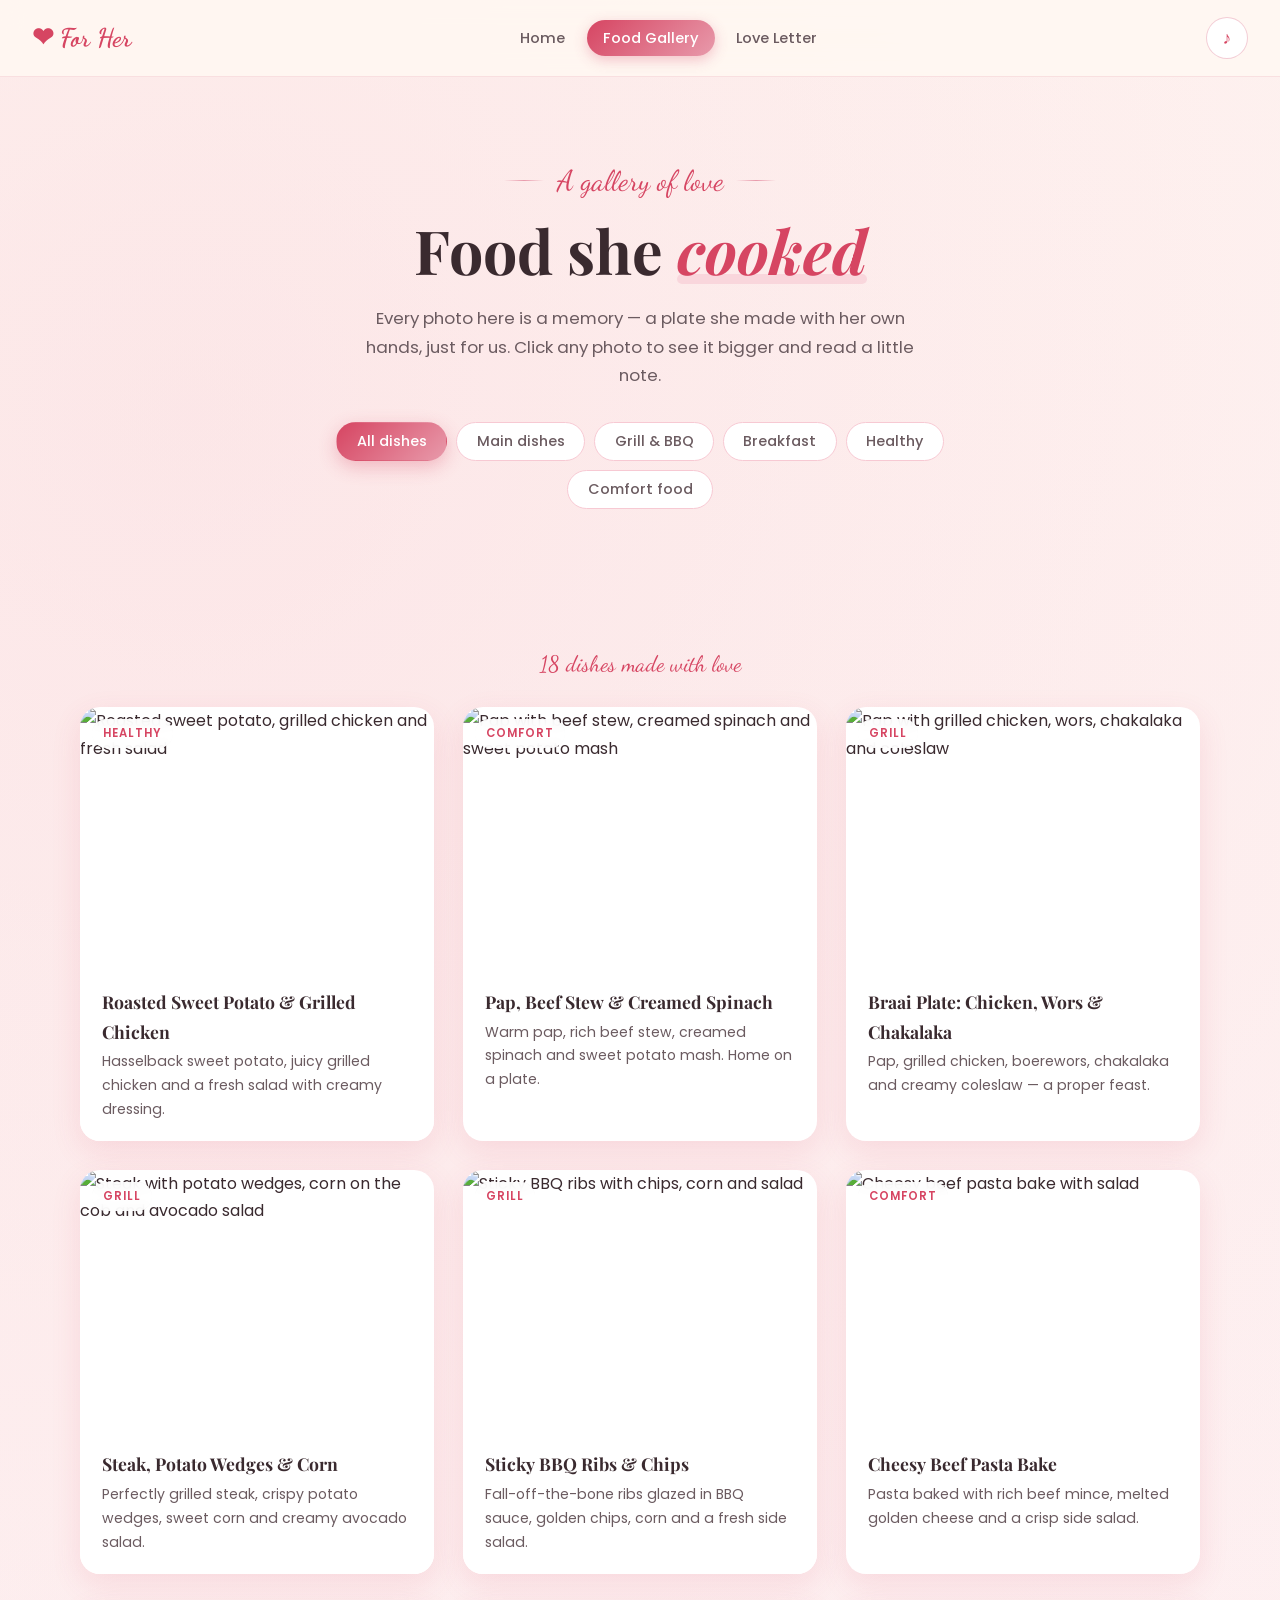
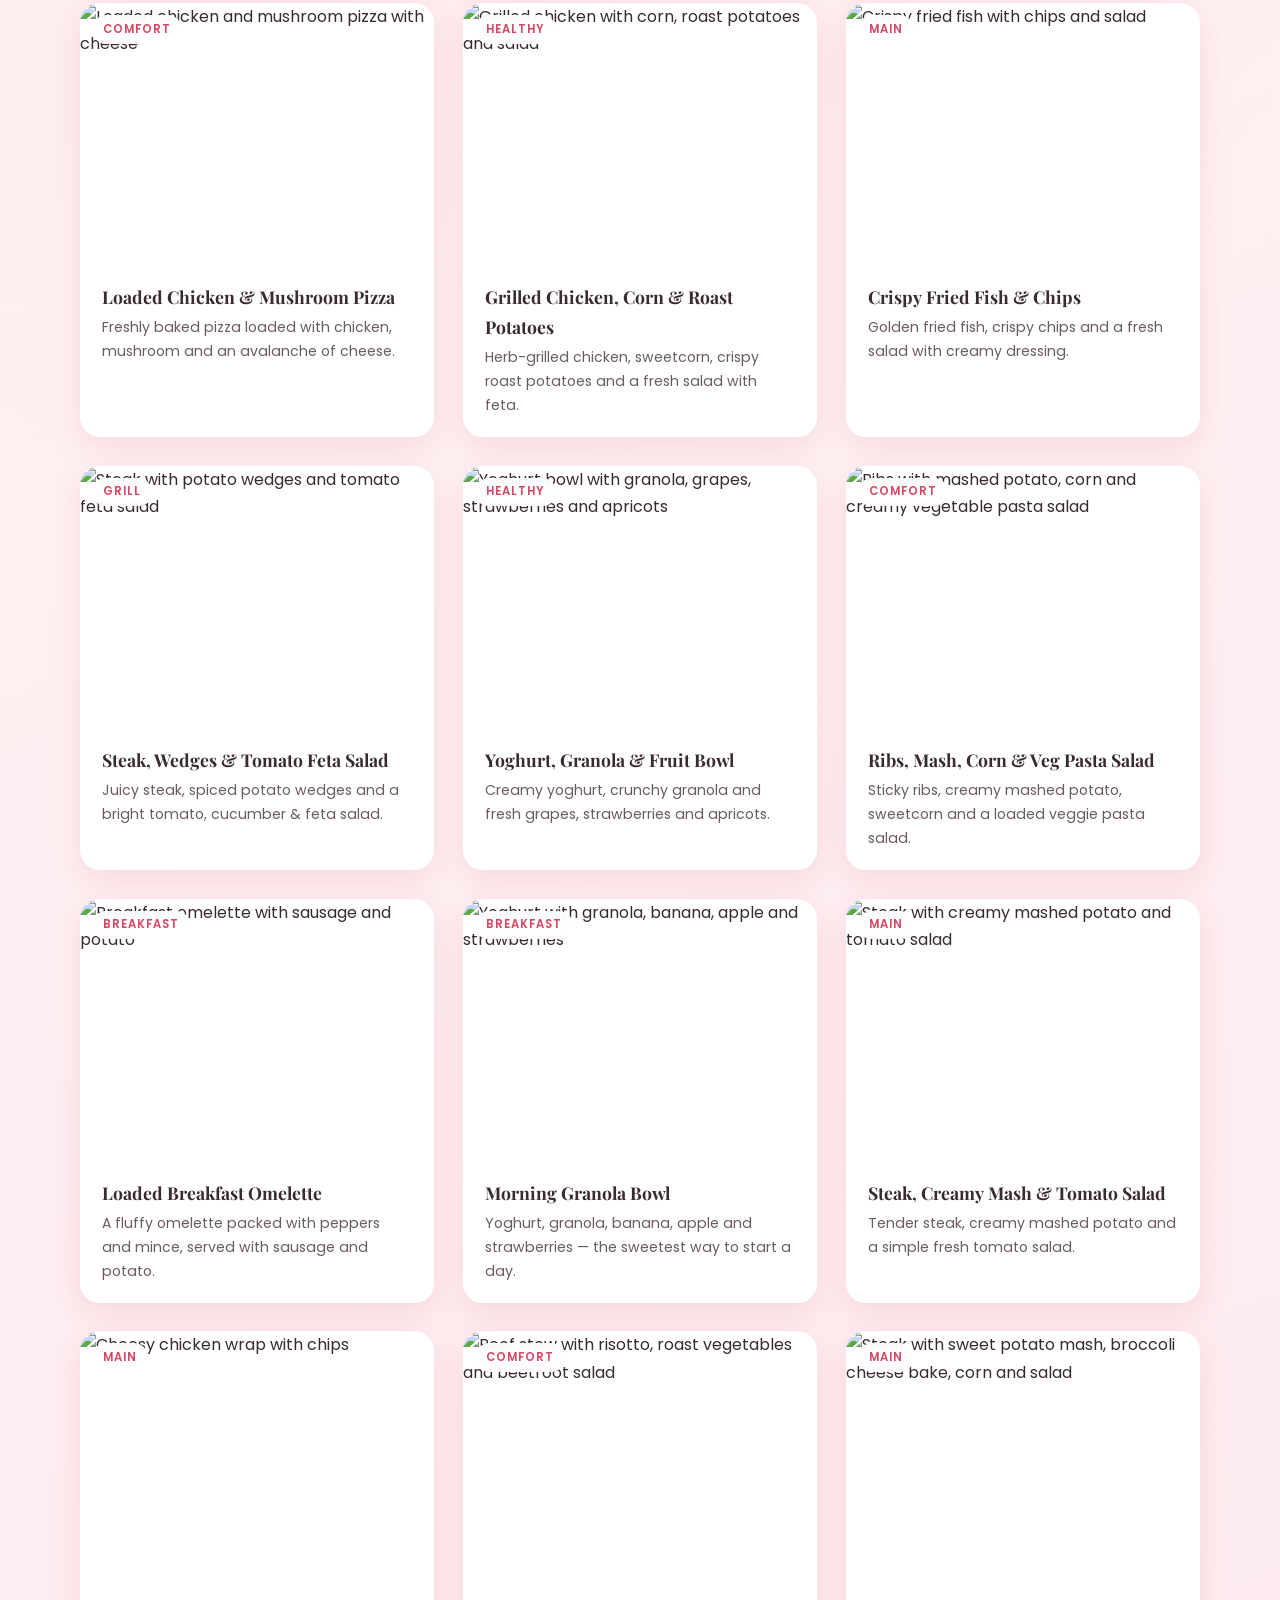
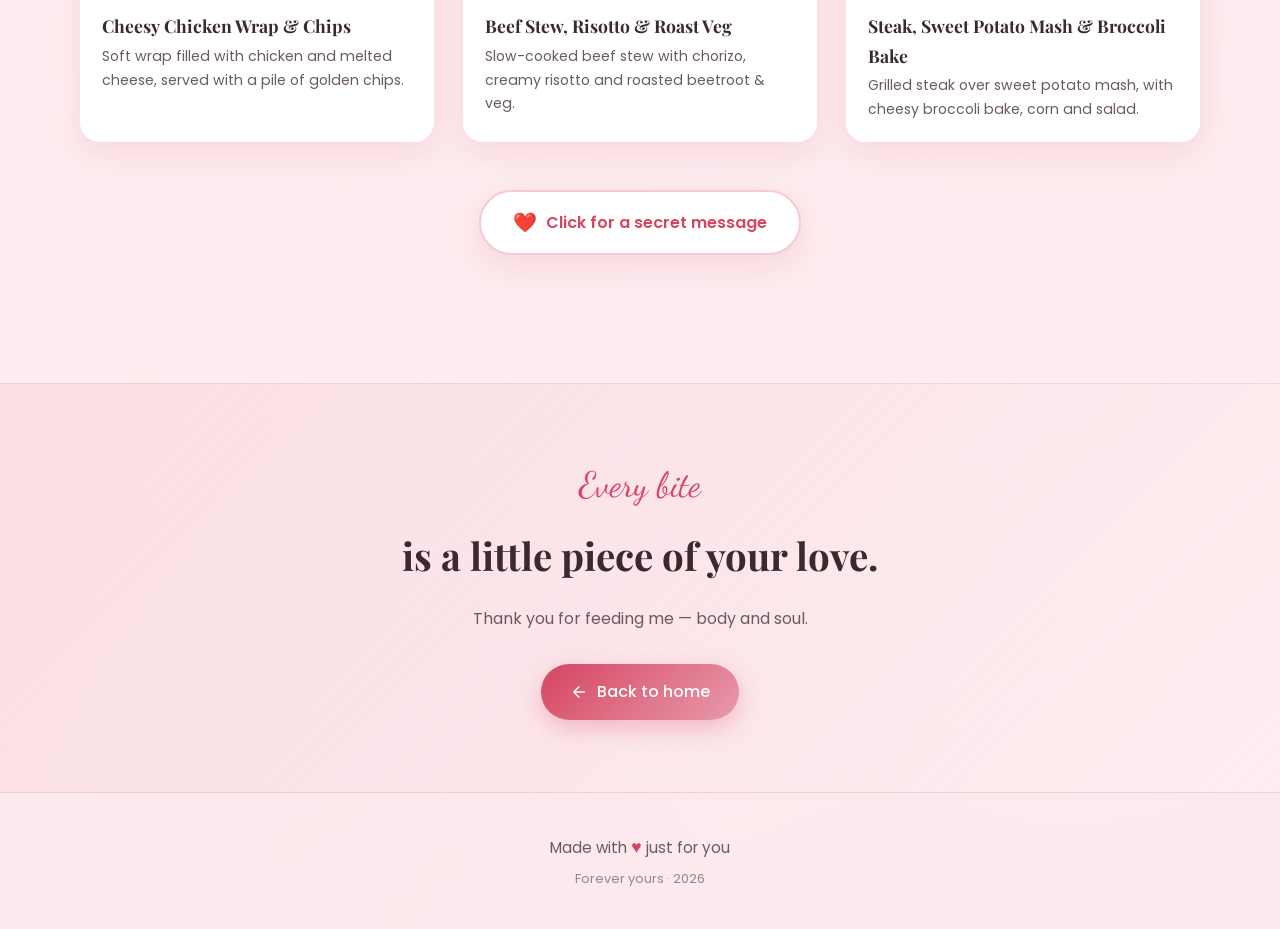
==== gallery.html @ c2200d1d "Add files via upload" ====
<!DOCTYPE html>
<html lang="en">
<head>
  <meta charset="UTF-8">
  <meta name="viewport" content="width=device-width, initial-scale=1.0">
  <title>Her Food Gallery 🍽️ · For You</title>
  <meta name="description" content="A gallery of every beautiful dish she has cooked.">

  <link rel="preconnect" href="https://fonts.googleapis.com">
  <link rel="preconnect" href="https://fonts.gstatic.com" crossorigin>
  <link href="https://fonts.googleapis.com/css2?family=Dancing+Script:wght@500;600;700&family=Playfair+Display:ital,wght@0,500;0,600;0,700;1,500;1,600&family=Poppins:wght@300;400;500;600;700&display=swap" rel="stylesheet">

  <link rel="stylesheet" href="style.css">
</head>
<body>

  <div class="hearts-bg" id="heartsBg"></div>

  <!-- NAVBAR -->
  <nav class="navbar">
    <a href="index.html" class="nav-logo">
      <span class="logo-heart">❤</span> For Her
    </a>
    <ul class="nav-links">
      <li><a href="index.html">Home</a></li>
      <li><a href="gallery.html" class="active">Food Gallery</a></li>
      <li><a href="index.html#letter">Love Letter</a></li>
    </ul>
    <button class="nav-music" id="musicToggle" aria-label="Play music" title="Play a soft melody">
      <span class="music-icon">♪</span>
    </button>
  </nav>

  <!-- GALLERY HEADER -->
  <header class="gallery-header">
    <div class="hero-inner">
      <p class="hero-hello">
        <span class="hello-line"></span>
        A gallery of love
        <span class="hello-line"></span>
      </p>
      <h1 class="hero-title">
        Food she <span class="accent">cooked</span>
      </h1>
      <p class="hero-sub">
        Every photo here is a memory — a plate she made with her own hands,
        just for us. Click any photo to see it bigger and read a little note.
      </p>

      <div class="gallery-filters" id="galleryFilters">
        <button class="filter-btn active" data-filter="all">All dishes</button>
        <button class="filter-btn" data-filter="main">Main dishes</button>
        <button class="filter-btn" data-filter="grill">Grill &amp; BBQ</button>
        <button class="filter-btn" data-filter="breakfast">Breakfast</button>
        <button class="filter-btn" data-filter="healthy">Healthy</button>
        <button class="filter-btn" data-filter="comfort">Comfort food</button>
      </div>
    </div>
  </header>

  <main class="main">
    <section class="section gallery-section">
      <div class="section-inner">

        <div class="gallery-count" id="galleryCount"></div>

        <div class="gallery-grid" id="galleryGrid">

          <figure class="gallery-item" data-category="healthy" data-title="Roasted Sweet Potato & Grilled Chicken">
            <div class="gallery-img-wrap">
              <img src="images/food1.jpeg" alt="Roasted sweet potato, grilled chicken and fresh salad" loading="lazy">
              <span class="gallery-tag">Healthy</span>
              <span class="gallery-zoom">🔍</span>
            </div>
            <figcaption>
              <h3>Roasted Sweet Potato &amp; Grilled Chicken</h3>
              <p>Hasselback sweet potato, juicy grilled chicken and a fresh salad with creamy dressing.</p>
            </figcaption>
          </figure>

          <figure class="gallery-item" data-category="comfort" data-title="Pap, Beef Stew & Creamed Spinach">
            <div class="gallery-img-wrap">
              <img src="images/food2.jpeg" alt="Pap with beef stew, creamed spinach and sweet potato mash" loading="lazy">
              <span class="gallery-tag">Comfort</span>
              <span class="gallery-zoom">🔍</span>
            </div>
            <figcaption>
              <h3>Pap, Beef Stew &amp; Creamed Spinach</h3>
              <p>Warm pap, rich beef stew, creamed spinach and sweet potato mash. Home on a plate.</p>
            </figcaption>
          </figure>

          <figure class="gallery-item" data-category="grill" data-title="Braai Plate: Chicken, Wors & Chakalaka">
            <div class="gallery-img-wrap">
              <img src="images/food3.jpeg" alt="Pap with grilled chicken, wors, chakalaka and coleslaw" loading="lazy">
              <span class="gallery-tag">Grill</span>
              <span class="gallery-zoom">🔍</span>
            </div>
            <figcaption>
              <h3>Braai Plate: Chicken, Wors &amp; Chakalaka</h3>
              <p>Pap, grilled chicken, boerewors, chakalaka and creamy coleslaw — a proper feast.</p>
            </figcaption>
          </figure>

          <figure class="gallery-item" data-category="grill" data-title="Steak, Potato Wedges & Corn">
            <div class="gallery-img-wrap">
              <img src="images/food4.jpeg" alt="Steak with potato wedges, corn on the cob and avocado salad" loading="lazy">
              <span class="gallery-tag">Grill</span>
              <span class="gallery-zoom">🔍</span>
            </div>
            <figcaption>
              <h3>Steak, Potato Wedges &amp; Corn</h3>
              <p>Perfectly grilled steak, crispy potato wedges, sweet corn and creamy avocado salad.</p>
            </figcaption>
          </figure>

          <figure class="gallery-item" data-category="grill" data-title="Sticky BBQ Ribs & Chips">
            <div class="gallery-img-wrap">
              <img src="images/food5.jpeg" alt="Sticky BBQ ribs with chips, corn and salad" loading="lazy">
              <span class="gallery-tag">Grill</span>
              <span class="gallery-zoom">🔍</span>
            </div>
            <figcaption>
              <h3>Sticky BBQ Ribs &amp; Chips</h3>
              <p>Fall-off-the-bone ribs glazed in BBQ sauce, golden chips, corn and a fresh side salad.</p>
            </figcaption>
          </figure>

          <figure class="gallery-item" data-category="comfort" data-title="Cheesy Beef Pasta Bake">
            <div class="gallery-img-wrap">
              <img src="images/food6.jpeg" alt="Cheesy beef pasta bake with salad" loading="lazy">
              <span class="gallery-tag">Comfort</span>
              <span class="gallery-zoom">🔍</span>
            </div>
            <figcaption>
              <h3>Cheesy Beef Pasta Bake</h3>
              <p>Pasta baked with rich beef mince, melted golden cheese and a crisp side salad.</p>
            </figcaption>
          </figure>

          <figure class="gallery-item" data-category="comfort" data-title="Loaded Chicken & Mushroom Pizza">
            <div class="gallery-img-wrap">
              <img src="images/food7.jpeg" alt="Loaded chicken and mushroom pizza with cheese" loading="lazy">
              <span class="gallery-tag">Comfort</span>
              <span class="gallery-zoom">🔍</span>
            </div>
            <figcaption>
              <h3>Loaded Chicken &amp; Mushroom Pizza</h3>
              <p>Freshly baked pizza loaded with chicken, mushroom and an avalanche of cheese.</p>
            </figcaption>
          </figure>

          <figure class="gallery-item" data-category="healthy" data-title="Grilled Chicken, Corn & Roast Potatoes">
            <div class="gallery-img-wrap">
              <img src="images/food8.jpeg" alt="Grilled chicken with corn, roast potatoes and salad" loading="lazy">
              <span class="gallery-tag">Healthy</span>
              <span class="gallery-zoom">🔍</span>
            </div>
            <figcaption>
              <h3>Grilled Chicken, Corn &amp; Roast Potatoes</h3>
              <p>Herb-grilled chicken, sweetcorn, crispy roast potatoes and a fresh salad with feta.</p>
            </figcaption>
          </figure>

          <figure class="gallery-item" data-category="main" data-title="Crispy Fried Fish & Chips">
            <div class="gallery-img-wrap">
              <img src="images/food9.jpeg" alt="Crispy fried fish with chips and salad" loading="lazy">
              <span class="gallery-tag">Main</span>
              <span class="gallery-zoom">🔍</span>
            </div>
            <figcaption>
              <h3>Crispy Fried Fish &amp; Chips</h3>
              <p>Golden fried fish, crispy chips and a fresh salad with creamy dressing.</p>
            </figcaption>
          </figure>

          <figure class="gallery-item" data-category="grill" data-title="Steak, Wedges & Tomato Feta Salad">
            <div class="gallery-img-wrap">
              <img src="images/food10.jpeg" alt="Steak with potato wedges and tomato feta salad" loading="lazy">
              <span class="gallery-tag">Grill</span>
              <span class="gallery-zoom">🔍</span>
            </div>
            <figcaption>
              <h3>Steak, Wedges &amp; Tomato Feta Salad</h3>
              <p>Juicy steak, spiced potato wedges and a bright tomato, cucumber &amp; feta salad.</p>
            </figcaption>
          </figure>

          <figure class="gallery-item" data-category="healthy" data-title="Yoghurt, Granola & Fruit Bowl">
            <div class="gallery-img-wrap">
              <img src="images/food11.jpeg" alt="Yoghurt bowl with granola, grapes, strawberries and apricots" loading="lazy">
              <span class="gallery-tag">Healthy</span>
              <span class="gallery-zoom">🔍</span>
            </div>
            <figcaption>
              <h3>Yoghurt, Granola &amp; Fruit Bowl</h3>
              <p>Creamy yoghurt, crunchy granola and fresh grapes, strawberries and apricots.</p>
            </figcaption>
          </figure>

          <figure class="gallery-item" data-category="comfort" data-title="Ribs, Mash, Corn & Veg Pasta Salad">
            <div class="gallery-img-wrap">
              <img src="images/food12.jpeg" alt="Ribs with mashed potato, corn and creamy vegetable pasta salad" loading="lazy">
              <span class="gallery-tag">Comfort</span>
              <span class="gallery-zoom">🔍</span>
            </div>
            <figcaption>
              <h3>Ribs, Mash, Corn &amp; Veg Pasta Salad</h3>
              <p>Sticky ribs, creamy mashed potato, sweetcorn and a loaded veggie pasta salad.</p>
            </figcaption>
          </figure>

          <figure class="gallery-item" data-category="breakfast" data-title="Loaded Breakfast Omelette">
            <div class="gallery-img-wrap">
              <img src="images/food13.jpeg" alt="Breakfast omelette with sausage and potato" loading="lazy">
              <span class="gallery-tag">Breakfast</span>
              <span class="gallery-zoom">🔍</span>
            </div>
            <figcaption>
              <h3>Loaded Breakfast Omelette</h3>
              <p>A fluffy omelette packed with peppers and mince, served with sausage and potato.</p>
            </figcaption>
          </figure>

          <figure class="gallery-item" data-category="breakfast" data-title="Morning Granola Bowl">
            <div class="gallery-img-wrap">
              <img src="images/food14.jpeg" alt="Yoghurt with granola, banana, apple and strawberries" loading="lazy">
              <span class="gallery-tag">Breakfast</span>
              <span class="gallery-zoom">🔍</span>
            </div>
            <figcaption>
              <h3>Morning Granola Bowl</h3>
              <p>Yoghurt, granola, banana, apple and strawberries — the sweetest way to start a day.</p>
            </figcaption>
          </figure>

          <figure class="gallery-item" data-category="main" data-title="Steak, Creamy Mash & Tomato Salad">
            <div class="gallery-img-wrap">
              <img src="images/food15.jpeg" alt="Steak with creamy mashed potato and tomato salad" loading="lazy">
              <span class="gallery-tag">Main</span>
              <span class="gallery-zoom">🔍</span>
            </div>
            <figcaption>
              <h3>Steak, Creamy Mash &amp; Tomato Salad</h3>
              <p>Tender steak, creamy mashed potato and a simple fresh tomato salad.</p>
            </figcaption>
          </figure>

          <figure class="gallery-item" data-category="main" data-title="Cheesy Chicken Wrap & Chips">
            <div class="gallery-img-wrap">
              <img src="images/food16.jpeg" alt="Cheesy chicken wrap with chips" loading="lazy">
              <span class="gallery-tag">Main</span>
              <span class="gallery-zoom">🔍</span>
            </div>
            <figcaption>
              <h3>Cheesy Chicken Wrap &amp; Chips</h3>
              <p>Soft wrap filled with chicken and melted cheese, served with a pile of golden chips.</p>
            </figcaption>
          </figure>

          <figure class="gallery-item" data-category="comfort" data-title="Beef Stew, Risotto & Roast Veg">
            <div class="gallery-img-wrap">
              <img src="images/food17.jpeg" alt="Beef stew with risotto, roast vegetables and beetroot salad" loading="lazy">
              <span class="gallery-tag">Comfort</span>
              <span class="gallery-zoom">🔍</span>
            </div>
            <figcaption>
              <h3>Beef Stew, Risotto &amp; Roast Veg</h3>
              <p>Slow-cooked beef stew with chorizo, creamy risotto and roasted beetroot &amp; veg.</p>
            </figcaption>
          </figure>

          <figure class="gallery-item" data-category="main" data-title="Steak, Sweet Potato Mash & Broccoli Bake">
            <div class="gallery-img-wrap">
              <img src="images/food18.jpeg" alt="Steak with sweet potato mash, broccoli cheese bake, corn and salad" loading="lazy">
              <span class="gallery-tag">Main</span>
              <span class="gallery-zoom">🔍</span>
            </div>
            <figcaption>
              <h3>Steak, Sweet Potato Mash &amp; Broccoli Bake</h3>
              <p>Grilled steak over sweet potato mash, with cheesy broccoli bake, corn and salad.</p>
            </figcaption>
          </figure>

        </div>

        <p class="gallery-empty" id="galleryEmpty" hidden>
          No dishes in this category yet — but I'm sure she'll make one soon. 💕
        </p>

        <div class="surprise-wrap">
          <button class="surprise-btn" id="loveButton">
            <span class="btn-heart">❤️</span>
            Click for a secret message
          </button>
          <p class="secret-message" id="secretMessage"></p>
        </div>

      </div>
    </section>

    <section class="section closing">
      <div class="section-inner closing-inner">
        <p class="closing-script">Every bite</p>
        <h2 class="closing-title">is a little piece of your love.</h2>
        <p class="closing-text">
          Thank you for feeding me — body and soul.
        </p>
        <a href="index.html" class="hero-btn">
          <svg viewBox="0 0 24 24" width="18" height="18" fill="none" stroke="currentColor" stroke-width="2" stroke-linecap="round" stroke-linejoin="round"><path d="M19 12H5M12 19l-7-7 7-7"/></svg>
          <span>Back to home</span>
        </a>
      </div>
    </section>
  </main>

  <div class="lightbox" id="lightbox">
    <button class="lightbox-close" id="lightboxClose" aria-label="Close">✕</button>
    <button class="lightbox-nav lightbox-prev" id="lightboxPrev" aria-label="Previous">‹</button>
    <button class="lightbox-nav lightbox-next" id="lightboxNext" aria-label="Next">›</button>
    <img src="" alt="" class="lightbox-img" id="lightboxImg">
    <p class="lightbox-caption" id="lightboxCaption"></p>
  </div>

  <footer class="footer">
    <div class="footer-inner">
      <p class="footer-main">Made with <span class="footer-heart">♥</span> just for you</p>
      <p class="footer-small">Forever yours · <span id="footerYear"></span></p>
    </div>
  </footer>

  <button class="to-top" id="toTop" aria-label="Back to top">↑</button>

  <script src="script.js"></script>
</body>
</html>
---- style.css ----
/* =========================================================
   For Her — shared stylesheet
   ========================================================= */

* { margin: 0; padding: 0; box-sizing: border-box; }

:root {
  --pink-soft: #fdeef1;
  --pink: #f7c9d3;
  --pink-deep: #e89aab;
  --red: #d64562;
  --red-dark: #b12f4a;
  --cream: #fff8f3;
  --text: #3a2a2f;
  --text-soft: #6b5b60;
  --gold: #d4a373;
  --shadow: 0 10px 30px rgba(214, 69, 98, 0.12);
  --shadow-lg: 0 20px 50px rgba(214, 69, 98, 0.18);
  --radius: 20px;
  --radius-lg: 30px;
  --font-script: 'Dancing Script', cursive;
  --font-serif: 'Playfair Display', serif;
  --font-sans: 'Poppins', sans-serif;
}

html { scroll-behavior: smooth; scroll-padding-top: 90px; }

body {
  font-family: var(--font-sans);
  background:
    radial-gradient(circle at 15% 10%, rgba(247, 201, 211, 0.35), transparent 45%),
    radial-gradient(circle at 85% 90%, rgba(253, 238, 241, 0.6), transparent 50%),
    linear-gradient(160deg, var(--cream) 0%, var(--pink-soft) 60%, #fce4e9 100%);
  color: var(--text);
  line-height: 1.7;
  overflow-x: hidden;
  min-height: 100vh;
  position: relative;
}

img { max-width: 100%; display: block; }
a { color: inherit; }
button { font-family: inherit; }

/* ---------- FLOATING HEARTS ---------- */
.hearts-bg { position: fixed; inset: 0; pointer-events: none; z-index: 0; overflow: hidden; }
.hearts-bg .heart {
  position: absolute; bottom: -50px; opacity: 0.35;
  animation: floatUp linear infinite; will-change: transform;
}
@keyframes floatUp {
  0%   { transform: translateY(0) rotate(0deg); opacity: 0; }
  10%  { opacity: 0.5; }
  90%  { opacity: 0.5; }
  100% { transform: translateY(-110vh) rotate(360deg); opacity: 0; }
}

/* ---------- NAVBAR ---------- */
.navbar {
  position: sticky; top: 0; z-index: 100;
  display: flex; justify-content: space-between; align-items: center;
  gap: 1rem; padding: 1rem 2rem;
  background: rgba(255, 248, 243, 0.85);
  backdrop-filter: blur(14px); -webkit-backdrop-filter: blur(14px);
  border-bottom: 1px solid rgba(232, 154, 171, 0.25);
}
.nav-logo {
  font-family: var(--font-script); font-size: 1.6rem; font-weight: 700;
  color: var(--red); text-decoration: none;
  display: inline-flex; align-items: center; gap: 0.4rem; white-space: nowrap;
}
.logo-heart { animation: pulse 1.8s ease infinite; display: inline-block; }

.nav-links { list-style: none; display: flex; gap: 0.35rem; flex-wrap: wrap; justify-content: center; }
.nav-links a {
  text-decoration: none; color: var(--text-soft); font-weight: 500;
  font-size: 0.92rem; padding: 0.5rem 1rem; border-radius: 50px;
  transition: all 0.3s ease; white-space: nowrap;
}
.nav-links a:hover { color: var(--red); background: rgba(247, 201, 211, 0.45); }
.nav-links a.active {
  color: white; background: linear-gradient(135deg, var(--red), var(--pink-deep));
  box-shadow: 0 4px 14px rgba(214, 69, 98, 0.3);
}

.nav-music {
  width: 42px; height: 42px; border-radius: 50%;
  border: 1px solid rgba(232, 154, 171, 0.5);
  background: white; color: var(--red); font-size: 1.1rem; cursor: pointer;
  display: flex; align-items: center; justify-content: center;
  transition: all 0.3s ease; flex-shrink: 0;
}
.nav-music:hover { background: var(--pink-soft); transform: scale(1.08); }
.nav-music.playing {
  background: linear-gradient(135deg, var(--red), var(--pink-deep));
  color: white; border-color: transparent; animation: pulse 1.6s ease infinite;
}

/* ---------- HERO ---------- */
.hero, .gallery-header {
  position: relative; z-index: 1; padding: 5rem 2rem 4rem; text-align: center;
}
.hero-inner { max-width: 760px; margin: 0 auto; animation: fadeInUp 1s ease both; }
.hero-hello {
  font-family: var(--font-script); font-size: 1.8rem; color: var(--red);
  margin-bottom: 0.6rem; display: inline-flex; align-items: center; gap: 0.8rem;
}
.hello-line {
  display: inline-block; width: 40px; height: 1px;
  background: linear-gradient(90deg, transparent, var(--pink-deep), transparent);
}
.hero-title {
  font-family: var(--font-serif); font-size: clamp(2.2rem, 6vw, 3.8rem);
  font-weight: 700; line-height: 1.15; color: var(--text); margin-bottom: 1.2rem;
}
.hero-title .accent { color: var(--red); font-style: italic; position: relative; }
.hero-title .accent::after {
  content: ''; position: absolute; left: 0; bottom: 6px; width: 100%; height: 10px;
  background: rgba(247, 201, 211, 0.6); border-radius: 10px; z-index: -1;
}
.hero-sub {
  font-size: 1.05rem; color: var(--text-soft);
  max-width: 580px; margin: 0 auto 2rem;
}
.hero-buttons { display: flex; justify-content: center; gap: 1rem; flex-wrap: wrap; }

.hero-btn {
  display: inline-flex; align-items: center; gap: 0.6rem;
  padding: 0.9rem 1.8rem;
  background: linear-gradient(135deg, var(--red), var(--pink-deep));
  color: white; font-weight: 500; font-size: 1rem;
  text-decoration: none; border-radius: 50px; border: none; cursor: pointer;
  box-shadow: 0 8px 24px rgba(214, 69, 98, 0.3);
  transition: transform 0.3s ease, box-shadow 0.3s ease;
}
.hero-btn:hover { transform: translateY(-3px); box-shadow: 0 14px 32px rgba(214, 69, 98, 0.4); }
.hero-btn-ghost {
  background: white; color: var(--red);
  border: 2px solid var(--pink); box-shadow: var(--shadow);
}
.hero-btn-ghost:hover { background: var(--pink-soft); }

.daily-note {
  margin-top: 2.5rem; display: inline-flex; align-items: center; gap: 0.7rem;
  background: rgba(255, 255, 255, 0.75);
  border: 1px dashed var(--pink-deep);
  border-radius: 50px; padding: 0.6rem 1.4rem;
  font-family: var(--font-script); font-size: 1.2rem; color: var(--red-dark);
  box-shadow: var(--shadow); animation: fadeIn 1.4s ease both; max-width: 100%;
}
.daily-note-icon { font-size: 1.2rem; }

.hero-scroll {
  position: absolute; left: 50%; bottom: 1.2rem; transform: translateX(-50%);
  width: 24px; height: 40px; border: 2px solid rgba(214, 69, 98, 0.35);
  border-radius: 20px; display: flex; justify-content: center; padding-top: 6px;
}
.hero-scroll span {
  width: 4px; height: 8px; border-radius: 4px; background: var(--red);
  animation: scrollDot 1.8s ease infinite;
}
@keyframes scrollDot {
  0%, 100% { transform: translateY(0); opacity: 1; }
  50% { transform: translateY(10px); opacity: 0.4; }
}

/* ---------- SECTIONS ---------- */
.main { position: relative; z-index: 1; }
.section { padding: 4.5rem 2rem; }
.section-inner { max-width: 1120px; margin: 0 auto; }
.section-head.center { text-align: center; }
.section-head.center .section-desc { margin-left: auto; margin-right: auto; }

.section-tag {
  display: inline-block; font-family: var(--font-script);
  font-size: 1.4rem; color: var(--red); margin-bottom: 0.4rem;
}
.section-title {
  font-family: var(--font-serif); font-size: clamp(1.7rem, 4vw, 2.6rem);
  font-weight: 700; line-height: 1.25; color: var(--text); margin-bottom: 1rem;
}
.section-title em { color: var(--red); font-style: italic; }
.section-desc {
  color: var(--text-soft); font-size: 1rem;
  max-width: 580px; margin-bottom: 2rem;
}

/* ---------- ABOUT ---------- */
.about-grid {
  display: grid; grid-template-columns: 1fr 1.1fr;
  gap: 4rem; align-items: center;
}
.about-photo-wrap { position: relative; }
.photo-frame {
  position: relative; border-radius: var(--radius-lg); overflow: hidden;
  box-shadow: var(--shadow-lg); border: 8px solid white;
  transform: rotate(-2deg); transition: transform 0.5s ease;
}
.photo-frame:hover { transform: rotate(0deg) scale(1.02); }
.about-photo { width: 100%; height: 480px; object-fit: cover; }

.photo-badge {
  position: absolute; bottom: 16px; right: 16px;
  width: 52px; height: 52px; background: white; border-radius: 50%;
  display: flex; align-items: center; justify-content: center;
  font-size: 1.4rem; box-shadow: 0 6px 18px rgba(0,0,0,0.12);
  animation: pulse 2s ease infinite;
}

.sticker {
  position: absolute; font-family: var(--font-script); font-size: 1.2rem;
  font-weight: 700; padding: 0.5rem 1rem; border-radius: 50px;
  box-shadow: var(--shadow); white-space: nowrap;
}
.sticker-1 { top: -18px; left: -18px; background: white; color: var(--red); transform: rotate(-8deg); }
.sticker-2 { bottom: -14px; right: -10px; background: linear-gradient(135deg, var(--red), var(--pink-deep)); color: white; transform: rotate(6deg); }
.sticker-3 { top: 40%; right: -30px; background: var(--gold); color: white; transform: rotate(10deg); font-size: 1rem; }

.about-text p { color: var(--text-soft); margin-bottom: 1rem; font-size: 1rem; }
.about-text strong { color: var(--red-dark); font-weight: 600; }

.about-stats { display: flex; gap: 2rem; margin-top: 2rem; flex-wrap: wrap; }
.stat { display: flex; flex-direction: column; }
.stat-num {
  font-family: var(--font-serif); font-size: 2rem;
  font-weight: 700; color: var(--red); line-height: 1;
}
.stat-label {
  font-size: 0.8rem; color: var(--text-soft);
  text-transform: uppercase; letter-spacing: 1px; margin-top: 0.3rem;
}

/* ---------- REASONS ---------- */
.reason-grid {
  display: grid; grid-template-columns: repeat(auto-fit, minmax(240px, 1fr));
  gap: 1.4rem; margin-top: 2rem;
}
.reason-card {
  background: white; border-radius: var(--radius); padding: 1.6rem 1.4rem;
  box-shadow: var(--shadow); border: 1px solid rgba(247, 201, 211, 0.5);
  transition: transform 0.35s ease, box-shadow 0.35s ease;
  position: relative; overflow: hidden;
}
.reason-card::before {
  content: ''; position: absolute; top: 0; left: 0;
  width: 100%; height: 4px;
  background: linear-gradient(90deg, var(--pink), var(--red), var(--pink));
}
.reason-card:hover { transform: translateY(-6px); box-shadow: var(--shadow-lg); }
.reason-emoji { font-size: 1.9rem; margin-bottom: 0.6rem; display: block; }
.reason-card h3 {
  font-family: var(--font-serif); font-size: 1.1rem;
  font-weight: 700; margin-bottom: 0.35rem; color: var(--text);
}
.reason-card p { font-size: 0.92rem; color: var(--text-soft); }

/* ---------- RECIPE PREVIEW ---------- */
.recipe-grid {
  display: grid; grid-template-columns: repeat(auto-fit, minmax(240px, 1fr));
  gap: 1.5rem;
}
.recipe-card {
  background: white; border-radius: var(--radius); padding: 1.2rem;
  text-align: center; box-shadow: var(--shadow);
  transition: transform 0.35s ease, box-shadow 0.35s ease;
  border: 1px solid rgba(247, 201, 211, 0.5); position: relative;
}
.recipe-card:hover { transform: translateY(-6px); box-shadow: var(--shadow-lg); }
.recipe-photo {
  width: 100%; height: 180px; border-radius: 16px; overflow: hidden;
  margin-bottom: 1rem; box-shadow: 0 8px 20px rgba(214, 69, 98, 0.12);
}
.recipe-photo img {
  width: 100%; height: 100%; object-fit: cover;
  transition: transform 0.6s ease; display: block;
}
.recipe-card:hover .recipe-photo img { transform: scale(1.08); }
.recipe-card h3 {
  font-family: var(--font-serif); font-size: 1.1rem;
  font-weight: 700; margin-bottom: 0.4rem; color: var(--text);
}
.recipe-card p { font-size: 0.9rem; color: var(--text-soft); }

.preview-cta { text-align: center; margin-top: 2.5rem; }

/* ---------- LOVE LETTER ---------- */
.letter-section {
  background: linear-gradient(135deg, rgba(247, 201, 211, 0.25), rgba(255, 248, 243, 0.5));
}
.letter-wrap { max-width: 720px; margin: 0 auto; position: relative; }
.letter-paper {
  background: linear-gradient(180deg, #fffdfa 0%, #fff8f3 100%);
  border-radius: var(--radius-lg); padding: 3rem 2.5rem 2.5rem;
  box-shadow: 0 30px 60px rgba(214, 69, 98, 0.15);
  position: relative; border: 1px solid rgba(232, 154, 171, 0.35);
}
.letter-paper::before {
  content: ''; position: absolute; inset: 14px;
  border: 1px dashed rgba(232, 154, 171, 0.4);
  border-radius: 22px; pointer-events: none;
}
.letter-top {
  position: absolute; top: -26px; left: 50%; transform: translateX(-50%);
  width: 56px; height: 56px; border-radius: 50%;
  background: linear-gradient(135deg, var(--red), var(--pink-deep));
  color: white; display: flex; align-items: center; justify-content: center;
  font-size: 1.6rem; box-shadow: 0 12px 30px rgba(214, 69, 98, 0.4);
  animation: pulse 2.2s ease infinite;
}
.letter-seal { line-height: 1; }
.letter-date {
  font-family: var(--font-script); font-size: 1.2rem;
  color: var(--red); text-align: right; margin-bottom: 0.4rem;
}
.letter-title {
  font-family: var(--font-script); font-size: 2.4rem;
  color: var(--red-dark); margin-bottom: 1.2rem;
}
.letter-body p {
  color: var(--text-soft); margin-bottom: 1rem;
  font-size: 1.02rem; line-height: 1.85;
}
.letter-body em { color: var(--red); font-style: italic; }
.letter-signoff { margin-top: 1.5rem; font-style: italic; }
.letter-signature {
  font-family: var(--font-script); font-size: 1.8rem;
  color: var(--red) !important; text-align: right; margin-top: -0.4rem;
}

/* ---------- TIMELINE ---------- */
.timeline {
  position: relative; max-width: 780px; margin: 2.5rem auto 0;
  padding-left: 2rem;
}
.timeline::before {
  content: ''; position: absolute; left: 6px; top: 6px; bottom: 6px;
  width: 2px; background: linear-gradient(180deg, var(--pink), var(--red), var(--pink));
  border-radius: 2px;
}
.timeline-item { position: relative; padding: 0 0 2rem 2rem; }
.timeline-item:last-child { padding-bottom: 0; }
.timeline-dot {
  position: absolute; left: -2rem; top: 4px; width: 16px; height: 16px;
  border-radius: 50%; background: white; border: 3px solid var(--red);
  box-shadow: 0 0 0 4px rgba(247, 201, 211, 0.5);
}
.timeline-date {
  font-family: var(--font-script); font-size: 1.2rem;
  color: var(--red); display: block; margin-bottom: 0.2rem;
}
.timeline-title {
  font-family: var(--font-serif); font-size: 1.2rem;
  font-weight: 700; color: var(--text); margin-bottom: 0.3rem;
}
.timeline-text { color: var(--text-soft); font-size: 0.95rem; }

/* ---------- QUOTE SLIDER ---------- */
.quote-section {
  background: linear-gradient(135deg, rgba(253, 238, 241, 0.7), rgba(247, 201, 211, 0.35));
}
.quote-box {
  max-width: 720px; margin: 0 auto; text-align: center;
  position: relative; padding: 2rem 1rem;
}
.quote-mark {
  font-family: var(--font-serif); font-size: 5rem;
  color: var(--pink-deep); line-height: 0.4;
  display: block; opacity: 0.7;
}
.quote-mark-end { margin-top: 1rem; }
.quote-text {
  font-family: var(--font-serif); font-style: italic;
  font-size: clamp(1.15rem, 2.6vw, 1.55rem);
  color: var(--text); line-height: 1.6;
  transition: opacity 0.5s ease; min-height: 3em;
}
.quote-dots { display: flex; justify-content: center; gap: 0.5rem; margin-top: 1.5rem; }
.quote-dot {
  width: 10px; height: 10px; border-radius: 50%;
  background: var(--pink); border: none; cursor: pointer;
  transition: all 0.3s ease; padding: 0;
}
.quote-dot.active { background: var(--red); transform: scale(1.3); }

/* ---------- GALLERY ---------- */
.gallery-grid {
  display: grid; grid-template-columns: repeat(auto-fit, minmax(280px, 1fr));
  gap: 1.8rem;
}
.gallery-item {
  position: relative; border-radius: var(--radius); overflow: hidden;
  box-shadow: var(--shadow); cursor: pointer; background: white;
  transition: transform 0.4s ease, box-shadow 0.4s ease, opacity 0.4s ease;
}
.gallery-item:hover { transform: translateY(-8px); box-shadow: var(--shadow-lg); }
.gallery-item.hide { display: none; }
.gallery-img-wrap { position: relative; overflow: hidden; }
.gallery-item img {
  width: 100%; height: 260px; object-fit: cover;
  transition: transform 0.6s ease;
}
.gallery-item:hover img { transform: scale(1.08); }

.gallery-tag {
  position: absolute; top: 12px; left: 12px;
  background: rgba(255, 255, 255, 0.9); color: var(--red);
  font-size: 0.72rem; font-weight: 600; text-transform: uppercase;
  letter-spacing: 1px; padding: 0.28rem 0.7rem; border-radius: 50px;
  backdrop-filter: blur(6px);
}
.gallery-zoom {
  position: absolute; bottom: 12px; right: 12px;
  width: 40px; height: 40px; border-radius: 50%;
  background: rgba(255, 255, 255, 0.9);
  display: flex; align-items: center; justify-content: center;
  font-size: 1rem; opacity: 0; transform: scale(0.8);
  transition: all 0.3s ease; backdrop-filter: blur(6px);
}
.gallery-item:hover .gallery-zoom { opacity: 1; transform: scale(1); }

.gallery-item figcaption { padding: 1.2rem 1.4rem; background: white; }
.gallery-item figcaption h3 {
  font-family: var(--font-serif); font-size: 1.1rem;
  font-weight: 700; color: var(--text); margin-bottom: 0.25rem;
}
.gallery-item figcaption p { font-size: 0.88rem; color: var(--text-soft); }

.gallery-filters {
  display: flex; justify-content: center; gap: 0.6rem;
  flex-wrap: wrap; margin-top: 1.5rem;
}
.filter-btn {
  border: 1px solid var(--pink); background: white; color: var(--text-soft);
  padding: 0.5rem 1.2rem; border-radius: 50px; font-size: 0.9rem;
  font-weight: 500; cursor: pointer; transition: all 0.3s ease;
}
.filter-btn:hover { color: var(--red); background: var(--pink-soft); }
.filter-btn.active {
  background: linear-gradient(135deg, var(--red), var(--pink-deep));
  color: white; border-color: transparent;
  box-shadow: 0 6px 18px rgba(214, 69, 98, 0.3);
}
.gallery-count {
  text-align: center; font-family: var(--font-script);
  font-size: 1.4rem; color: var(--red); margin-bottom: 1.5rem;
}
.gallery-empty {
  text-align: center; font-family: var(--font-script);
  font-size: 1.4rem; color: var(--text-soft); padding: 3rem 1rem;
}

/* ---------- LIGHTBOX ---------- */
.lightbox {
  position: fixed; inset: 0; background: rgba(30, 15, 20, 0.94);
  backdrop-filter: blur(8px); display: none;
  align-items: center; justify-content: center; flex-direction: column;
  z-index: 1000; padding: 2rem; animation: fadeIn 0.3s ease;
}
.lightbox.open { display: flex; }
.lightbox-img {
  max-width: 88vw; max-height: 72vh; border-radius: var(--radius);
  box-shadow: 0 30px 80px rgba(0,0,0,0.6); object-fit: contain;
  animation: zoomIn 0.4s ease;
}
@keyframes zoomIn {
  from { transform: scale(0.92); opacity: 0; }
  to { transform: scale(1); opacity: 1; }
}
.lightbox-caption {
  color: white; font-family: var(--font-script);
  font-size: 1.9rem; margin-top: 1.2rem; text-align: center;
}
.lightbox-close {
  position: absolute; top: 1.5rem; right: 1.5rem;
  width: 48px; height: 48px; border-radius: 50%;
  background: rgba(255,255,255,0.15); color: white; border: none;
  font-size: 1.3rem; cursor: pointer;
  display: flex; align-items: center; justify-content: center;
  transition: background 0.3s ease;
}
.lightbox-close:hover { background: var(--red); }
.lightbox-nav {
  position: absolute; top: 50%; transform: translateY(-50%);
  width: 52px; height: 52px; border-radius: 50%;
  background: rgba(255,255,255,0.15); color: white; border: none;
  font-size: 2rem; line-height: 1; cursor: pointer;
  display: flex; align-items: center; justify-content: center;
  transition: background 0.3s ease;
}
.lightbox-nav:hover { background: var(--red); }
.lightbox-prev { left: 1.5rem; }
.lightbox-next { right: 1.5rem; }

/* ---------- SURPRISE ---------- */
.surprise-wrap { text-align: center; margin-top: 3rem; }
.surprise-btn {
  display: inline-flex; align-items: center; gap: 0.6rem;
  padding: 1rem 2rem; background: white; color: var(--red);
  font-weight: 600; font-size: 1rem;
  border: 2px solid var(--pink); border-radius: 50px; cursor: pointer;
  box-shadow: var(--shadow); transition: all 0.3s ease;
}
.surprise-btn:hover {
  background: linear-gradient(135deg, var(--red), var(--pink-deep));
  color: white; border-color: transparent; transform: translateY(-3px);
  box-shadow: 0 14px 32px rgba(214, 69, 98, 0.35);
}
.btn-heart { font-size: 1.2rem; }
.secret-message {
  margin-top: 1.5rem; font-family: var(--font-script);
  font-size: 1.7rem; color: var(--red); min-height: 2rem;
  opacity: 0; transform: translateY(10px);
  transition: opacity 0.6s ease, transform 0.6s ease;
}
.secret-message.show { opacity: 1; transform: translateY(0); }

/* ---------- CLOSING ---------- */
.closing {
  background: linear-gradient(135deg, rgba(247, 201, 211, 0.35), rgba(253, 238, 241, 0.65));
  border-top: 1px solid rgba(232, 154, 171, 0.3);
  border-bottom: 1px solid rgba(232, 154, 171, 0.3);
}
.closing-inner { text-align: center; }
.closing-script {
  font-family: var(--font-script); font-size: 2.2rem;
  color: var(--red); margin-bottom: 0.5rem;
}
.closing-title {
  font-family: var(--font-serif); font-size: clamp(1.6rem, 4vw, 2.4rem);
  font-weight: 700; color: var(--text); margin-bottom: 1rem;
}
.closing-text {
  color: var(--text-soft); max-width: 560px;
  margin: 0 auto 2rem;
}

/* ---------- FOOTER ---------- */
.footer {
  text-align: center; padding: 2.5rem 2rem;
  color: var(--text-soft); font-size: 0.95rem;
  position: relative; z-index: 1;
}
.footer-heart {
  color: var(--red); font-size: 1.1rem;
  animation: pulse 1.6s ease infinite; display: inline-block;
}
.footer-small { font-size: 0.8rem; opacity: 0.7; margin-top: 0.3rem; }

/* ---------- TO TOP ---------- */
.to-top {
  position: fixed; bottom: 1.5rem; right: 1.5rem;
  width: 48px; height: 48px; border-radius: 50%; border: none;
  background: linear-gradient(135deg, var(--red), var(--pink-deep));
  color: white; font-size: 1.3rem; cursor: pointer;
  box-shadow: 0 10px 26px rgba(214, 69, 98, 0.4);
  opacity: 0; pointer-events: none; transform: translateY(20px);
  transition: all 0.4s ease; z-index: 500;
}
.to-top.show { opacity: 1; pointer-events: auto; transform: translateY(0); }
.to-top:hover { transform: translateY(-4px); }

/* ---------- ANIMATIONS ---------- */
@keyframes fadeInUp {
  from { opacity: 0; transform: translateY(30px); }
  to { opacity: 1; transform: translateY(0); }
}
@keyframes fadeIn {
  from { opacity: 0; }
  to { opacity: 1; }
}
@keyframes pulse {
  0%, 100% { transform: scale(1); }
  50% { transform: scale(1.12); }
}
.reveal {
  opacity: 0; transform: translateY(40px);
  transition: opacity 0.8s ease, transform 0.8s ease;
}
.reveal.visible { opacity: 1; transform: translateY(0); }

/* ---------- GALLERY HOVER OVERLAY ---------- */
.gallery-item::after {
  content: ''; position: absolute; inset: 0;
  background: linear-gradient(180deg, transparent 55%, rgba(214, 69, 98, 0.15));
  opacity: 0; transition: opacity 0.4s ease; pointer-events: none;
}
.gallery-item:hover::after { opacity: 1; }

/* ---------- RESPONSIVE ---------- */
@media (max-width: 900px) {
  .about-grid { grid-template-columns: 1fr; gap: 3rem; }
  .about-photo { height: 400px; }
  .sticker-3 { display: none; }
}

@media (max-width: 640px) {
  .navbar { padding: 0.8rem 1rem; flex-wrap: wrap; justify-content: center; }
  .nav-logo { font-size: 1.4rem; }
  .nav-links { order: 3; width: 100%; justify-content: center; }
  .nav-links a { padding: 0.4rem 0.75rem; font-size: 0.82rem; }

  .hero, .gallery-header { padding: 3rem 1.2rem 2.5rem; }
  .section { padding: 3rem 1.2rem; }

  .hello-line { width: 24px; }
  .hero-hello { font-size: 1.5rem; }

  .about-stats { gap: 1.2rem; }
  .stat-num { font-size: 1.6rem; }

  .recipe-grid, .gallery-grid, .reason-grid { grid-template-columns: 1fr; }
  .about-photo { height: 340px; }

  .sticker-1, .sticker-2 { font-size: 1rem; padding: 0.4rem 0.8rem; }
  .sticker-1 { top: -12px; left: -6px; }
  .sticker-2 { bottom: -10px; right: -4px; }

  .letter-paper { padding: 2.5rem 1.5rem 2rem; }
  .letter-title { font-size: 1.9rem; }

  .timeline { padding-left: 1.5rem; }
  .timeline-item { padding-left: 1.5rem; }

  .lightbox-nav { width: 42px; height: 42px; font-size: 1.6rem; }
  .lightbox-prev { left: 0.5rem; }
  .lightbox-next { right: 0.5rem; }
  .lightbox-caption { font-size: 1.4rem; }
}
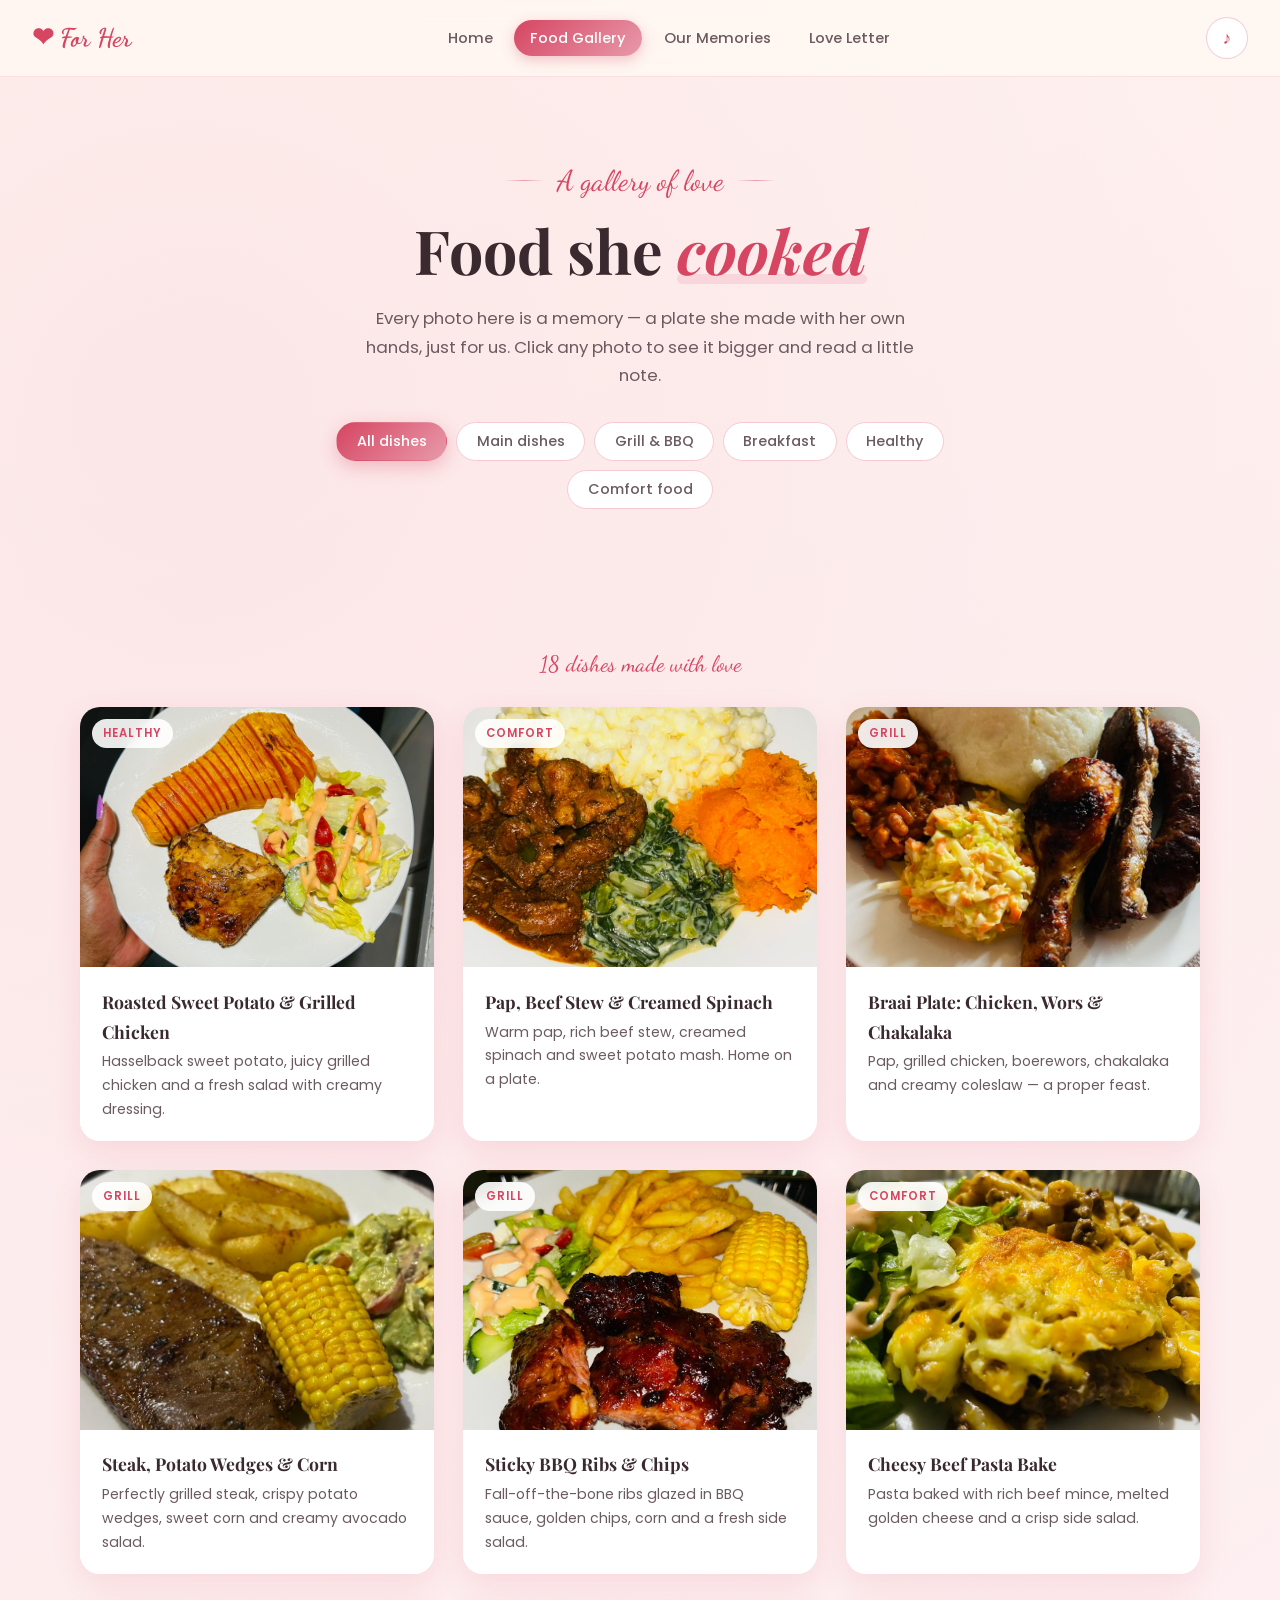
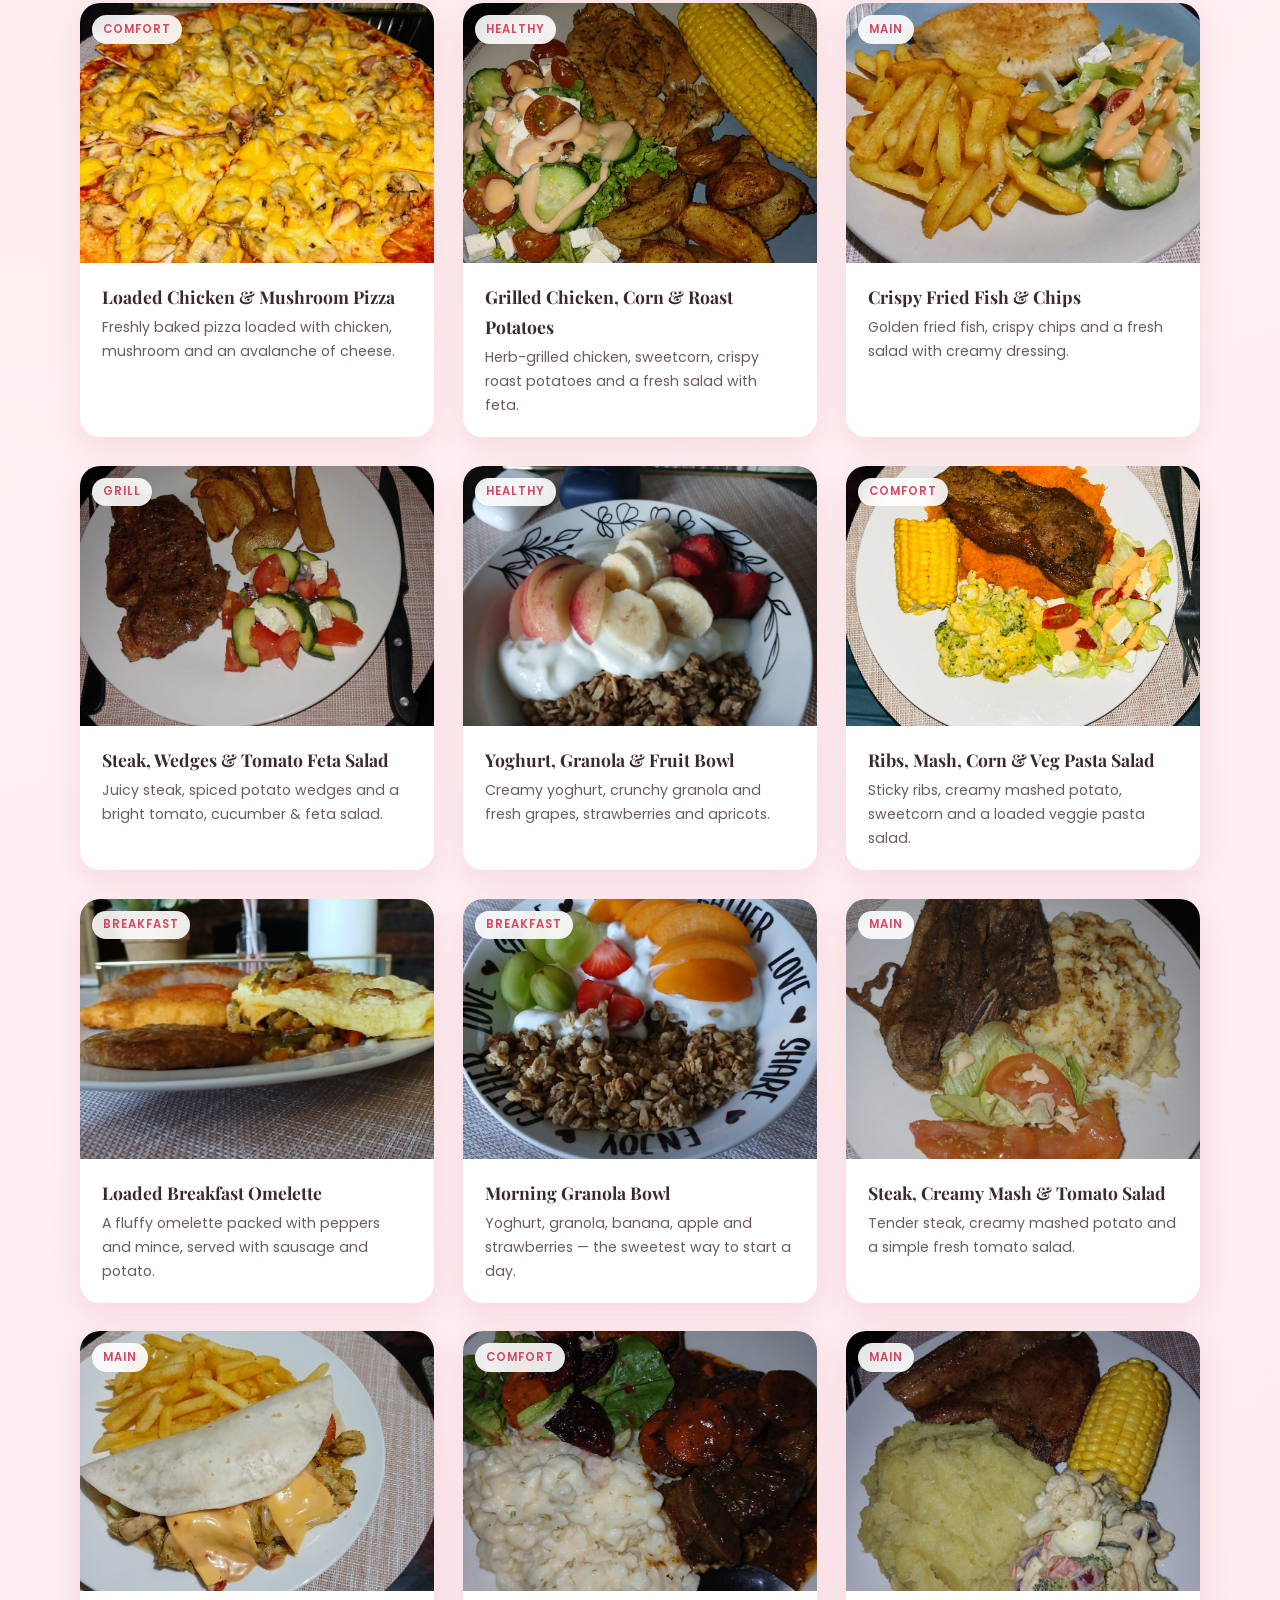
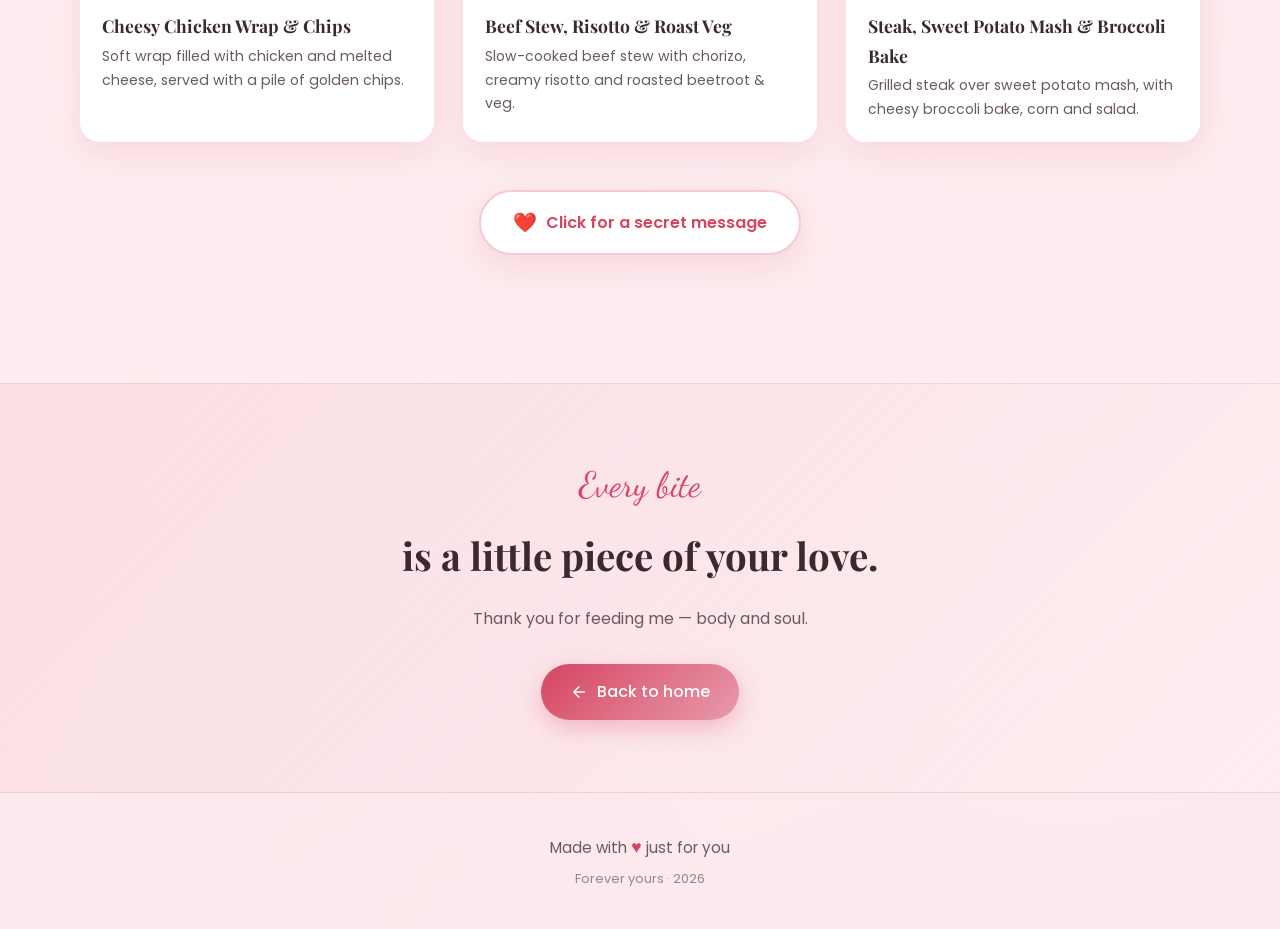
==== commit be19c8e5: "Add files via upload" ====
--- a/gallery.html
+++ b/gallery.html
@@ -24,12 +24,21 @@
     <ul class="nav-links">
       <li><a href="index.html">Home</a></li>
       <li><a href="gallery.html" class="active">Food Gallery</a></li>
+      <li><a href="memories.html">Our Memories</a></li>
       <li><a href="index.html#letter">Love Letter</a></li>
     </ul>
-    <button class="nav-music" id="musicToggle" aria-label="Play music" title="Play a soft melody">
+    <button class="nav-music" id="musicToggle" aria-label="Play music" title='Play "I Stay In Love"'>
       <span class="music-icon">♪</span>
     </button>
   </nav>
+
+  <div class="now-playing" id="nowPlaying" hidden>
+    <span class="np-heart">♪</span>
+    Now playing: <em>I Stay In Love</em> — Mariah Carey
+  </div>
+
+  <!-- Hidden YouTube music player -->
+  <div id="ytMusicHolder" style="position:fixed;width:1px;height:1px;left:-9999px;top:-9999px;"></div>
 
   <!-- GALLERY HEADER -->
   <header class="gallery-header">
@@ -319,6 +328,7 @@
     <button class="lightbox-nav lightbox-prev" id="lightboxPrev" aria-label="Previous">‹</button>
     <button class="lightbox-nav lightbox-next" id="lightboxNext" aria-label="Next">›</button>
     <img src="" alt="" class="lightbox-img" id="lightboxImg">
+    <video src="" class="lightbox-video" id="lightboxVideo" controls playsinline hidden></video>
     <p class="lightbox-caption" id="lightboxCaption"></p>
   </div>
 
--- a/style.css
+++ b/style.css
@@ -96,6 +96,31 @@
   color: white; border-color: transparent; animation: pulse 1.6s ease infinite;
 }
 
+/* ---------- NOW PLAYING BADGE ---------- */
+.now-playing {
+  position: fixed;
+  bottom: 1.5rem;
+  left: 1.5rem;
+  background: rgba(255, 248, 243, 0.95);
+  border: 1px solid var(--pink);
+  border-radius: 50px;
+  padding: 0.55rem 1.2rem;
+  font-size: 0.85rem;
+  color: var(--red-dark);
+  box-shadow: var(--shadow);
+  z-index: 600;
+  animation: fadeInUp 0.5s ease;
+  backdrop-filter: blur(8px);
+  max-width: calc(100% - 3rem);
+}
+.now-playing em { font-style: italic; color: var(--red); }
+.np-heart {
+  margin-right: 0.35rem;
+  color: var(--red);
+  animation: pulse 1.6s ease infinite;
+  display: inline-block;
+}
+
 /* ---------- HERO ---------- */
 .hero, .gallery-header {
   position: relative; z-index: 1; padding: 5rem 2rem 4rem; text-align: center;
@@ -449,6 +474,50 @@
   font-size: 1.4rem; color: var(--text-soft); padding: 3rem 1rem;
 }
 
+/* ---------- VIDEO IN GALLERY ---------- */
+.gallery-video-el {
+  width: 100%;
+  height: 260px;
+  object-fit: cover;
+  display: block;
+  background: #000;
+  transition: transform 0.6s ease;
+}
+.gallery-item:hover .gallery-video-el { transform: scale(1.05); }
+
+.gallery-item.gallery-video .gallery-img-wrap::before {
+  content: '';
+  position: absolute;
+  inset: 0;
+  background: radial-gradient(circle at center, rgba(0,0,0,0.05), rgba(0,0,0,0.35));
+  pointer-events: none;
+  z-index: 1;
+}
+
+.gallery-item.gallery-video .gallery-img-wrap::after {
+  content: '▶';
+  position: absolute;
+  top: 50%; left: 50%;
+  transform: translate(-50%, -50%);
+  width: 60px; height: 60px;
+  border-radius: 50%;
+  background: rgba(255,255,255,0.9);
+  color: var(--red);
+  display: flex;
+  align-items: center;
+  justify-content: center;
+  font-size: 1.4rem;
+  padding-left: 4px;
+  box-shadow: 0 8px 22px rgba(0,0,0,0.25);
+  pointer-events: none;
+  z-index: 2;
+  transition: transform 0.3s ease, opacity 0.3s ease;
+}
+.gallery-item.gallery-video:hover .gallery-img-wrap::after {
+  transform: translate(-50%, -50%) scale(1.1);
+}
+.gallery-item.gallery-video .gallery-zoom { font-size: 0.9rem; }
+
 /* ---------- LIGHTBOX ---------- */
 .lightbox {
   position: fixed; inset: 0; background: rgba(30, 15, 20, 0.94);
@@ -460,6 +529,14 @@
 .lightbox-img {
   max-width: 88vw; max-height: 72vh; border-radius: var(--radius);
   box-shadow: 0 30px 80px rgba(0,0,0,0.6); object-fit: contain;
+  animation: zoomIn 0.4s ease;
+}
+.lightbox-video {
+  max-width: 88vw;
+  max-height: 72vh;
+  border-radius: var(--radius);
+  box-shadow: 0 30px 80px rgba(0,0,0,0.6);
+  outline: none;
   animation: zoomIn 0.4s ease;
 }
 @keyframes zoomIn {
@@ -513,6 +590,63 @@
   transition: opacity 0.6s ease, transform 0.6s ease;
 }
 .secret-message.show { opacity: 1; transform: translateY(0); }
+
+/* ---------- MEMORIES SECTION ---------- */
+.memories-section {
+  background: linear-gradient(135deg, rgba(255, 248, 243, 0.6), rgba(253, 238, 241, 0.4));
+}
+.memories-grid {
+  display: grid;
+  grid-template-columns: repeat(auto-fit, minmax(260px, 1fr));
+  gap: 1.8rem;
+  margin-top: 2rem;
+}
+.memory-card {
+  background: white;
+  border-radius: var(--radius);
+  overflow: hidden;
+  box-shadow: var(--shadow);
+  border: 1px solid rgba(247, 201, 211, 0.5);
+  transition: transform 0.4s ease, box-shadow 0.4s ease;
+}
+.memory-card:hover {
+  transform: translateY(-8px) rotate(-1deg);
+  box-shadow: var(--shadow-lg);
+}
+.memory-photo {
+  overflow: hidden;
+  height: 220px;
+}
+.memory-photo img,
+.memory-photo video {
+  width: 100%;
+  height: 100%;
+  object-fit: cover;
+  display: block;
+  transition: transform 0.6s ease;
+}
+.memory-card:hover .memory-photo img,
+.memory-card:hover .memory-photo video { transform: scale(1.08); }
+.memory-card figcaption { padding: 1.3rem 1.4rem 1.5rem; }
+.memory-date {
+  font-family: var(--font-script);
+  font-size: 1.15rem;
+  color: var(--red);
+  display: block;
+  margin-bottom: 0.3rem;
+}
+.memory-card h3 {
+  font-family: var(--font-serif);
+  font-size: 1.15rem;
+  font-weight: 700;
+  color: var(--text);
+  margin-bottom: 0.4rem;
+}
+.memory-card p {
+  font-size: 0.9rem;
+  color: var(--text-soft);
+  line-height: 1.6;
+}
 
 /* ---------- CLOSING ---------- */
 .closing {
@@ -608,7 +742,7 @@
   .about-stats { gap: 1.2rem; }
   .stat-num { font-size: 1.6rem; }
 
-  .recipe-grid, .gallery-grid, .reason-grid { grid-template-columns: 1fr; }
+  .recipe-grid, .gallery-grid, .reason-grid, .memories-grid { grid-template-columns: 1fr; }
   .about-photo { height: 340px; }
 
   .sticker-1, .sticker-2 { font-size: 1rem; padding: 0.4rem 0.8rem; }
@@ -625,4 +759,6 @@
   .lightbox-prev { left: 0.5rem; }
   .lightbox-next { right: 0.5rem; }
   .lightbox-caption { font-size: 1.4rem; }
+
+  .now-playing { font-size: 0.75rem; padding: 0.45rem 0.9rem; bottom: 1rem; left: 1rem; }
 }
